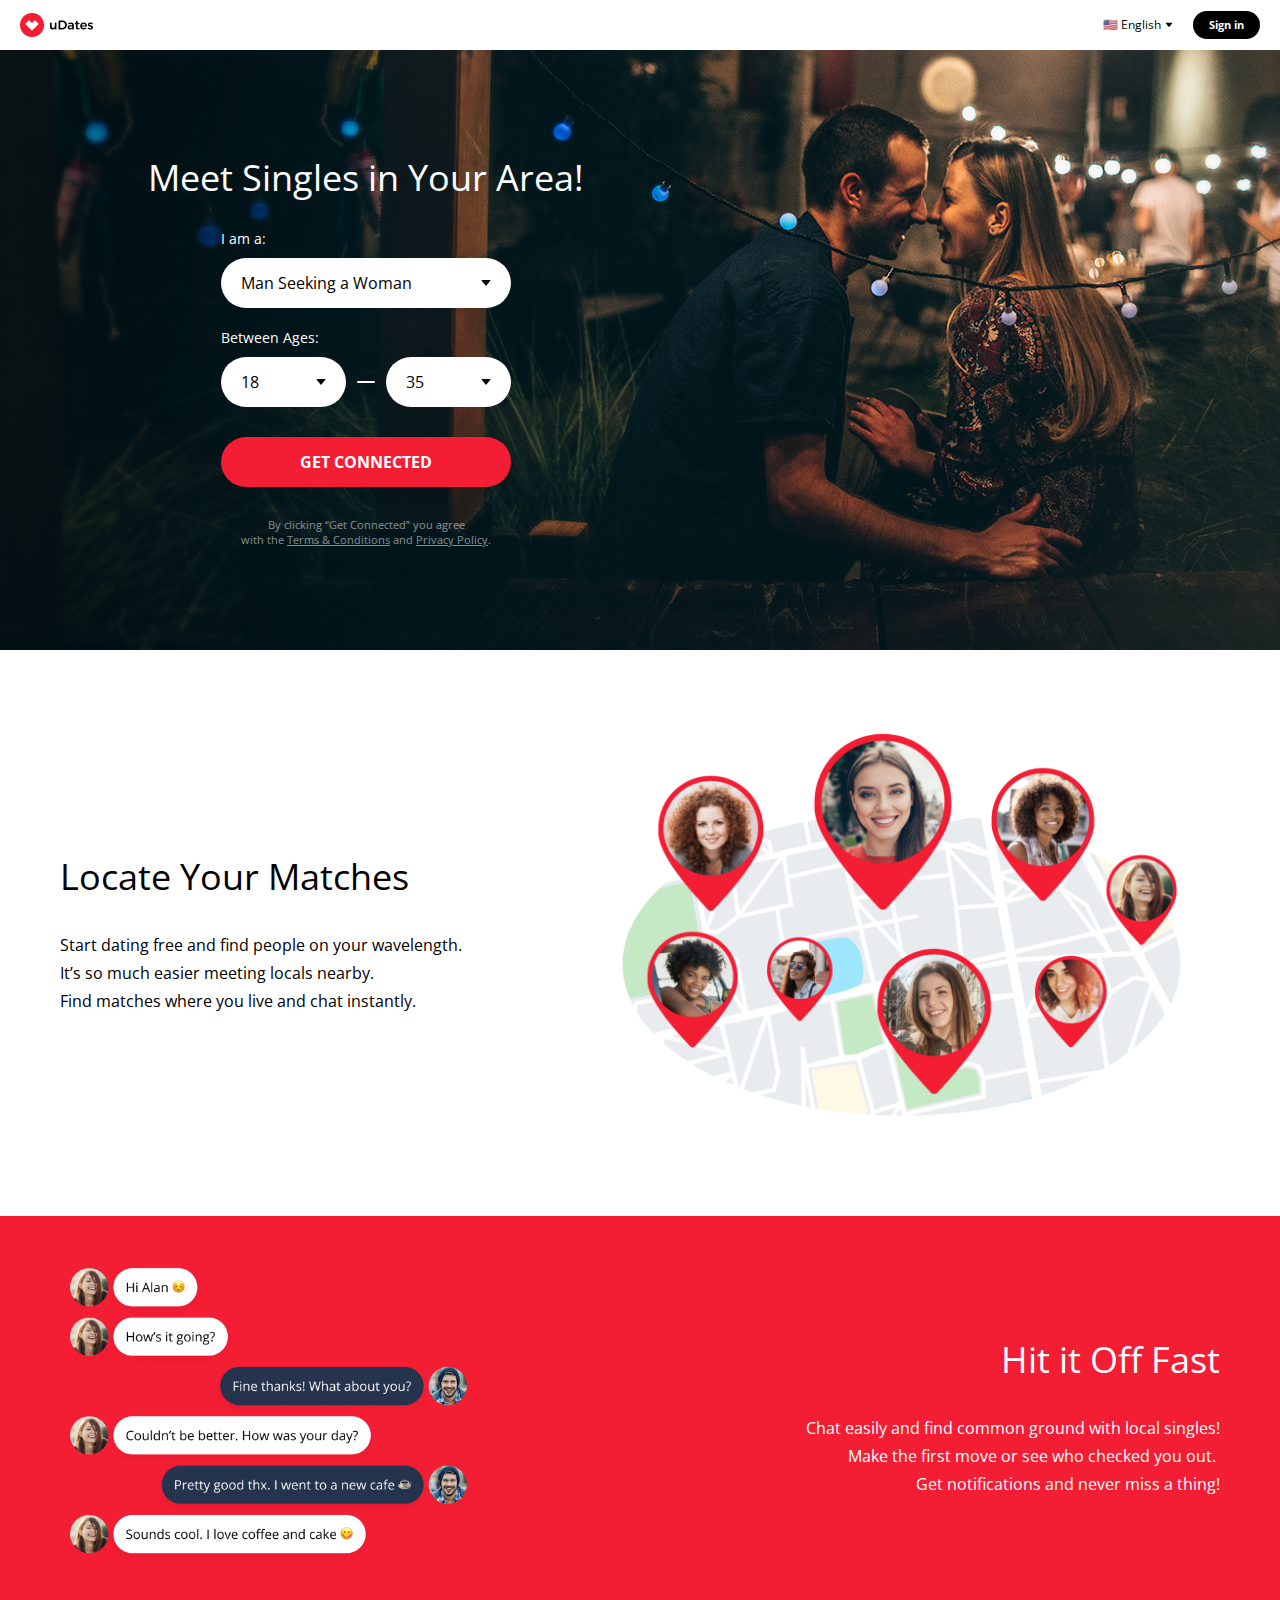
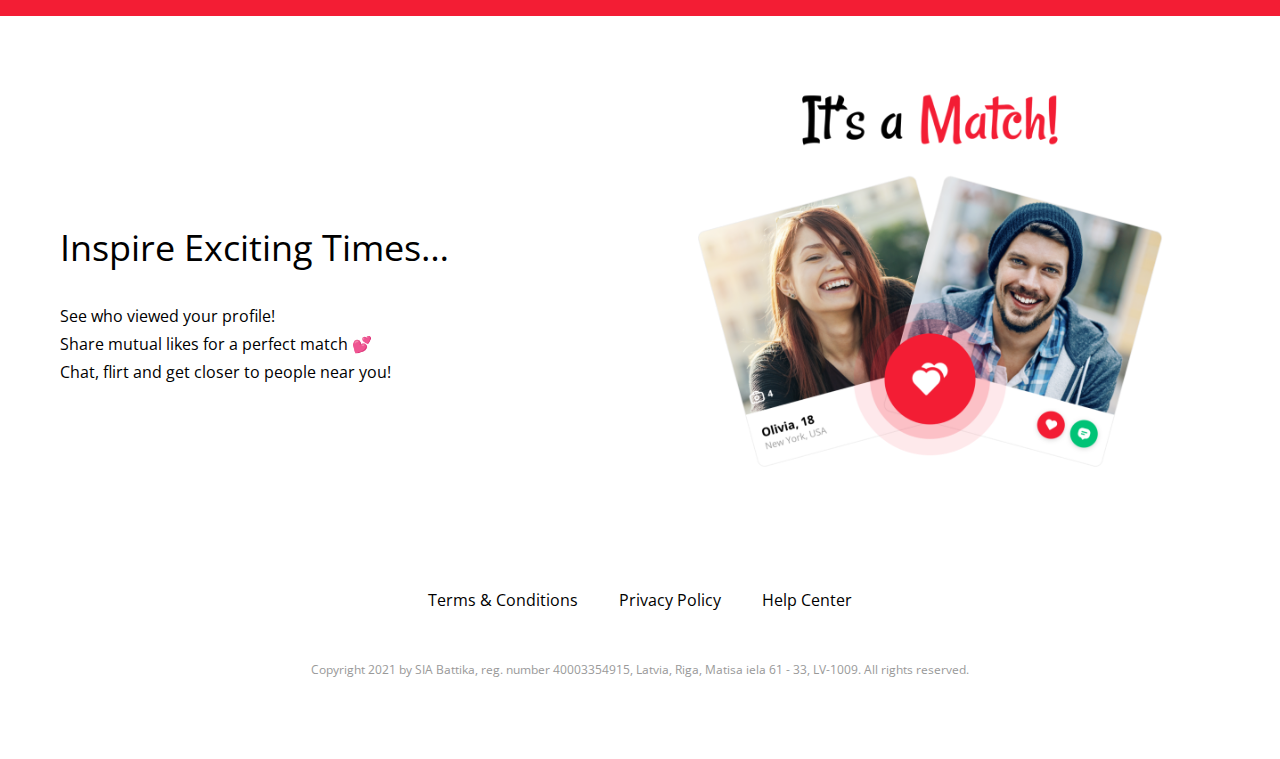
==== index.html @ 62061cc3 "test" ====
<!DOCTYPE html>
<html lang="en">

<head>
  <meta charset="UTF-8">
  <meta http-equiv="X-UA-Compatible" content="IE=edge">
  <meta name="viewport" content="width=device-width, initial-scale=1.0">
  <title>uDates</title>
  <link rel="stylesheet" href="./css/main.css">

  <style>
    @import url('https://fonts.googleapis.com/css2?family=Open+Sans:wght@400;700&display=swap');

    body,
    * {
      margin: 0;
      padding: 0;
      font-family: Open Sans;
    }

    .body {
      max-width: 1366px;
      margin: 0 auto;
    }

    img {
      display: block;
    }

    .header {
      display: flex;
      flex-direction: row;
      justify-content: space-between;
      padding: 11px 20px;
    }

    .logo {
      padding-top: 2px;
    }

    .header select {
      cursor: pointer;
      -webkit-appearance: none;
      -moz-appearance: none;
      -ms-appearance: none;
      appearance: none;
      background: url(img/arrow-lang.svg) no-repeat right 8px #FFF;
      outline: 0;
      border: none;
      padding: 0 9px;
      font-size: 12px;
      line-height: 22px;
      margin: 0 16px;
    }

    .login_button {
      background: #000000;
      border-radius: 14px;
      font: 700 11px Open Sans;
      color: #FFF;
      width: 67px;
      height: 28px;
      border: none;
      padding: 6px 15px 7px;
      cursor: pointer;
    }

    .search_bg {
      background: url(./img/search.jpg);
      height: 600px;
    }

    .search_block {
      display: flex;
      flex-direction: column;
      padding: 103px 0 0 147px;
      max-width: 438px;
      align-items: center;
    }

    .search_head {
      font-size: 36px;
      line-height: 49px;
      color: #FFFFFF;
      padding: 0 0 27px;
    }

    .search select {
      cursor: pointer;
      -webkit-appearance: none;
      -moz-appearance: none;
      -ms-appearance: none;
      appearance: none;
      background: url(img/arrow.svg) no-repeat right 20px center #FFF;
      outline: 0;
      border: none;
      border-radius: 50px;
      padding: 14px 20px;
      font-size: 16px;
      line-height: 22px;
    }

    .search_age,
    .search_sex {
      display: flex;
      flex-direction: column;
    }

    .search_age {
      padding-top: 20px;
    }

    .search_mw {
      margin-top: 10px;
      width: 290px;
    }

    .search_ages {
      display: flex;
      flex-direction: row;
      align-items: center;
      margin-top: 10px;
    }

    .search_age span,
    .search_sex span {
      font-size: 14px;
      line-height: 19px;
      color: #FFFFFF;
    }

    .search_hr {
      background: #FFFFFF;
      border-radius: 12px;
      width: 18px;
      height: 2px;
      margin: 0 11px;
    }

    .search_age1,
    .search_age2 {
      width: 125px;
    }

    .search_button {
      background: #F31D34;
      box-shadow: 0px 5px 10px rgba(0, 0, 0, 0.1);
      border-radius: 50px;
      width: 290px;
      font-weight: bold;
      font-size: 16px;
      line-height: 22px;
      text-transform: uppercase;
      color: #FFFFFF;
      border: none;
      padding: 14px 0;
      cursor: pointer;
      margin: 30px 0;
    }

    .search_agree {
      font-size: 11px;
      line-height: 15px;
      text-align: center;
      color: #FFFFFF;
      opacity: 0.5;
    }

    .search_agree a {
      color: #FFFFFF;
    }

    .locate {
      display: flex;
      flex-direction: row;
      justify-content: space-between;
    }

    .locate_left {
      padding: 207px 60px 0;
    }

    .locate_right {
      margin: 42px 60px;
    }

    .locate_head {
      font-size: 36px;
      font-weight: 400;
      line-height: 49.03px;
    }

    .locate_text {
      font-size: 16px;
      line-height: 28px;
      padding: 30px 0 0;
      width: 403px;
    }

    .chat {
      background: #F31D34;
      padding: 0 60px;
      display: flex;
      flex-direction: row;
    }

    .chat_left {
      margin: 42px 0;
    }

    .chat_right {
      width: 100%;
    }

    .chat_head {
      font-size: 36px;
      line-height: 49px;
      text-align: right;
      color: #FFFFFF;
      margin: 207px 0 0;
    }

    .chat_text {
      font-size: 16px;
      line-height: 28px;
      text-align: right;
      color: #FFFFFF;
      margin: 30px 0 0;
    }

    .match {
      display: flex;
      flex-direction: row;
      padding: 0 60px;
    }

    .match_left {
      display: flex;
      flex-direction: column;
      flex: 1;
    }

    .match_head {
      font-size: 36px;
      line-height: 49.03px;
      padding-top: 207px;
    }

    .match_text {
      margin: 30px 0 0;
      font-size: 16px;
      line-height: 28px;
    }

    .match_right {
      flex: 1;
      padding: 42px 0;
    }

    .footer {
      display: flex;
      align-items: center;
      flex-direction: column;
      padding: 50px 0 0;
    }

    nav a {
      text-decoration: none;
      font-size: 16px;
      line-height: 22px;
      color: #000000;
    }

    nav a:nth-child(2) {
      margin: 0 37px;
    }

    .copyright {
      padding: 50px 0px 81px;
      font-size: 12px;
      color: #999999;
      text-align: center;
    }


    @media (max-width:1366px) {
      .locate_right img {
        object-fit: contain;
        max-width: 100%;
        height: 100%;
      }

      .chat_left img {
        object-fit: contain;
        max-width: 100%;
        height: 100%;
      }

      .chat_right {
        display: flex;
        flex-direction: column;
        justify-content: center;
      }

      .chat_head {
        margin: 0;
      }

      .search_bg {
        background-position: center;
      }
    }

    @media (max-width:1294px) {
      .locate_left {
        padding: 0 60px 0;
        display: flex;
        flex-direction: column;
        justify-content: center;
      }

      .chat_head {
        margin: 0;
      }

      .match_right img {
        object-fit: contain;
        max-width: 100%;
        height: 100%;
      }

    }


    @media (max-width:1024px) {

      .search_bg {
        display: flex;
        flex-direction: column;
        justify-content: center;
      }



      .search_block {
        padding: 0;
        max-width: 100%;
      }

      .search_head {
        text-align: center;
      }

      .locate {
        flex-direction: column;
        align-items: center;
      }

      .locate_text {
        width: 100%;
      }

      .locate_left {
        padding: 60px 60px 0;
      }

      .chat {
        flex-direction: column-reverse;
        padding: 0 20px;
      }

      .chat_left {
        display: flex;
        justify-content: center;
      }

      .chat_right {
        align-items: center;
      }

      .chat_head {
        margin: 60px 0 0;
      }

      .match {
        flex-direction: column;
        align-items: center;
        padding: 0 20px;
      }

      .match_head {
        padding-top: 60px;
      }
    }

    @media (max-width:768px) {
      .locate_left {
        padding: 60px 20px 0;
      }

      .locate_right {
        margin: 0 60px;
      }

      .match_right {
        padding: 42px 0 0;
      }

      nav {
        display: flex;
        flex-direction: column;
        align-items: center;
      }

      nav a:nth-child(2) {
        margin: 20px 0;
      }

      .copyright {
        padding: 50px 60px 81px;
      }

    }
  </style>

</head>

<body>
  <div class="body">
    <header>
      <div class="header">
        <div class="logo">
          <img src="./img/logo.png" width="73px" height="24px" />
        </div>
        <div class="login">
          <select>
            <option>🇺🇸&nbsp;English</option>
            <option>🇷🇺&nbsp;Russian</option>
          </select>
          <button class="login_button">Sign in</button>
        </div>
      </div>
    </header>
    <section class="search">
      <div class="search_bg">
        <div class="search_block">
          <div class="search_head">Meet Singles in Your Area!</div>

          <div class="search_sex">
            <span>I am a:</span>
            <select class="search_mw">
              <option>Man Seeking a Woman</option>
              <option>Woman Seeking a man</option>
            </select>
          </div>
          <div class="search_age">
            <span>Between Ages:</span>
            <div class="search_ages">
              <select class="search_age1">
                <option>18</option>
                <option>19</option>
              </select>
              <div class="search_hr"></div>
              <select class="search_age2">
                <option>35</option>
                <option>36</option>
              </select>
            </div>
          </div>
          <button class="search_button">get connected</button>
          <div class="search_agree">By clicking “Get Connected” you agree <br />
            with the <a href="">Terms & Conditions</a> and <a href="">Privacy Policy</a>.</div>
        </div>
      </div>
    </section>
    <section>
      <div class="locate">
        <div class="locate_left">
          <div class="locate_head">Locate Your Matches</div>
          <div class="locate_text">Start dating free and find people on your wavelength.
            It’s so much easier meeting locals nearby.<br />
            Find matches where you live and chat instantly.</div>
        </div>
        <div class="locate_right">
          <img src="./img/locate.png" width="651px" height="493px" />
        </div>
      </div>
    </section>
    <section>
      <div class="chat">
        <div class="chat_left">
          <img src="img/chat.png" width="651px" height="493px" />
        </div>
        <div class="chat_right">
          <div class="chat_head">Hit it Off Fast</div>
          <div class="chat_text">Chat easily and find common ground with local singles!<br />
            Make the first move or see who checked you out.&nbsp;<br />
            Get notifications and never miss a thing!</div>
        </div>
      </div>
    </section>
    <section>
      <div class="match">
        <div class="match_left">
          <div class="match_head">Inspire Exciting Times…</div>
          <div class="match_text">See who viewed your profile!<br />
            Share mutual likes for a perfect match 💕<br />
            Chat, flirt and get closer to people near you!</div>
        </div>
        <div class="match_right">
          <img src="img/match.png" width="651px" height="493px" />
        </div>
      </div>
    </section>
    <footer>
      <div class="footer">
        <nav>
          <a href="#">Terms & Conditions</a>
          <a href="#">Privacy Policy </a>
          <a href="#">Help Center</a>
        </nav>
        <div class="copyright">Copyright 2021 by SIA Battika, reg. number 40003354915, Latvia, Riga, Matisa iela 61 -
          33, LV-1009. All
          rights reserved.</div>
      </div>
    </footer>
  </div>
</body>

</html>
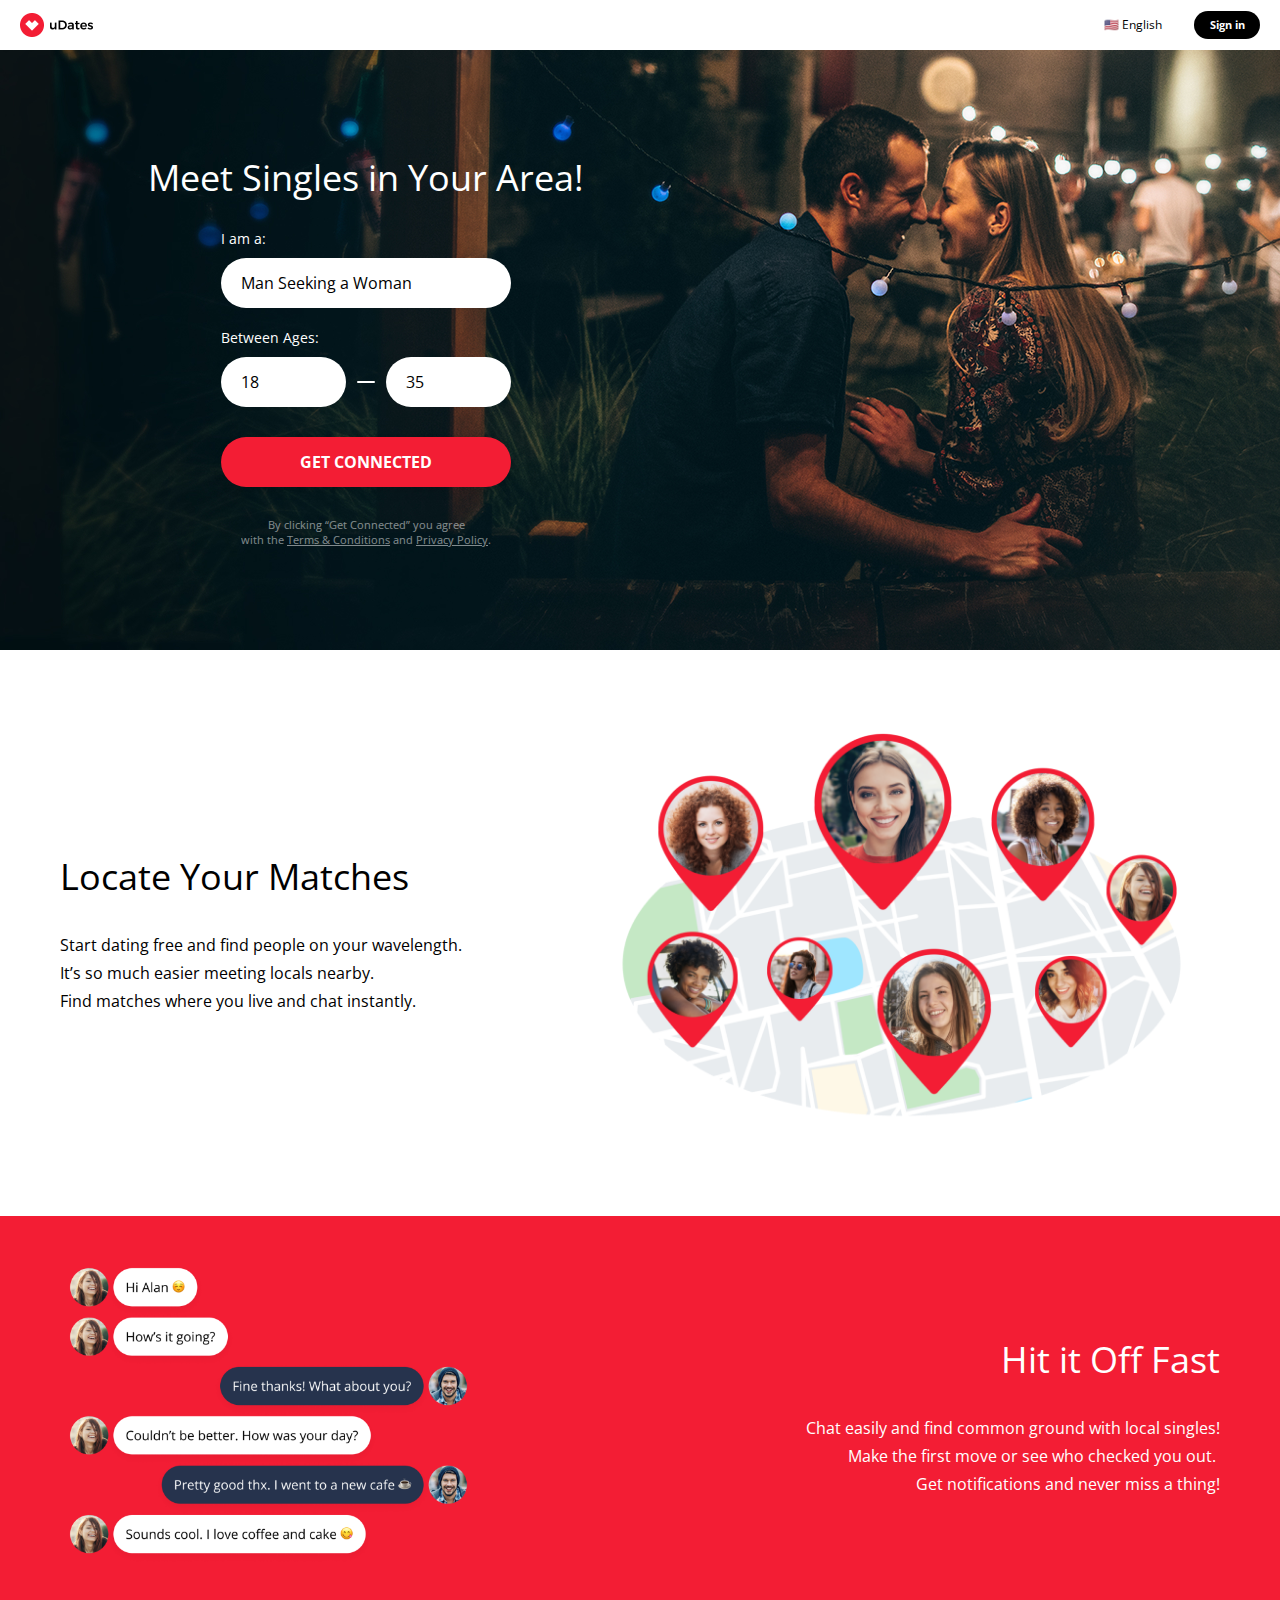
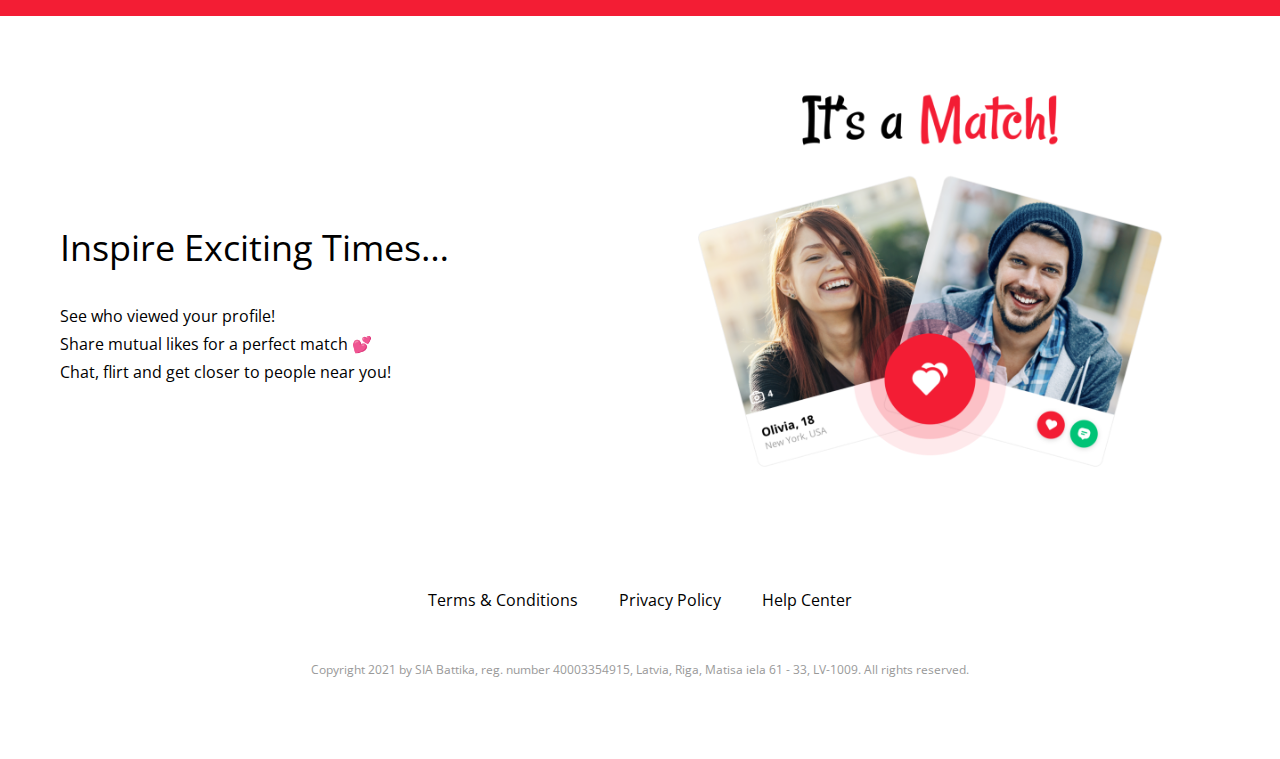
==== commit 392bb2bd: "mobile" ====
--- a/index.html
+++ b/index.html
@@ -7,422 +7,6 @@
   <meta name="viewport" content="width=device-width, initial-scale=1.0">
   <title>uDates</title>
   <link rel="stylesheet" href="./css/main.css">
-
-  <style>
-    @import url('https://fonts.googleapis.com/css2?family=Open+Sans:wght@400;700&display=swap');
-
-    body,
-    * {
-      margin: 0;
-      padding: 0;
-      font-family: Open Sans;
-    }
-
-    .body {
-      max-width: 1366px;
-      margin: 0 auto;
-    }
-
-    img {
-      display: block;
-    }
-
-    .header {
-      display: flex;
-      flex-direction: row;
-      justify-content: space-between;
-      padding: 11px 20px;
-    }
-
-    .logo {
-      padding-top: 2px;
-    }
-
-    .header select {
-      cursor: pointer;
-      -webkit-appearance: none;
-      -moz-appearance: none;
-      -ms-appearance: none;
-      appearance: none;
-      background: url(img/arrow-lang.svg) no-repeat right 8px #FFF;
-      outline: 0;
-      border: none;
-      padding: 0 9px;
-      font-size: 12px;
-      line-height: 22px;
-      margin: 0 16px;
-    }
-
-    .login_button {
-      background: #000000;
-      border-radius: 14px;
-      font: 700 11px Open Sans;
-      color: #FFF;
-      width: 67px;
-      height: 28px;
-      border: none;
-      padding: 6px 15px 7px;
-      cursor: pointer;
-    }
-
-    .search_bg {
-      background: url(./img/search.jpg);
-      height: 600px;
-    }
-
-    .search_block {
-      display: flex;
-      flex-direction: column;
-      padding: 103px 0 0 147px;
-      max-width: 438px;
-      align-items: center;
-    }
-
-    .search_head {
-      font-size: 36px;
-      line-height: 49px;
-      color: #FFFFFF;
-      padding: 0 0 27px;
-    }
-
-    .search select {
-      cursor: pointer;
-      -webkit-appearance: none;
-      -moz-appearance: none;
-      -ms-appearance: none;
-      appearance: none;
-      background: url(img/arrow.svg) no-repeat right 20px center #FFF;
-      outline: 0;
-      border: none;
-      border-radius: 50px;
-      padding: 14px 20px;
-      font-size: 16px;
-      line-height: 22px;
-    }
-
-    .search_age,
-    .search_sex {
-      display: flex;
-      flex-direction: column;
-    }
-
-    .search_age {
-      padding-top: 20px;
-    }
-
-    .search_mw {
-      margin-top: 10px;
-      width: 290px;
-    }
-
-    .search_ages {
-      display: flex;
-      flex-direction: row;
-      align-items: center;
-      margin-top: 10px;
-    }
-
-    .search_age span,
-    .search_sex span {
-      font-size: 14px;
-      line-height: 19px;
-      color: #FFFFFF;
-    }
-
-    .search_hr {
-      background: #FFFFFF;
-      border-radius: 12px;
-      width: 18px;
-      height: 2px;
-      margin: 0 11px;
-    }
-
-    .search_age1,
-    .search_age2 {
-      width: 125px;
-    }
-
-    .search_button {
-      background: #F31D34;
-      box-shadow: 0px 5px 10px rgba(0, 0, 0, 0.1);
-      border-radius: 50px;
-      width: 290px;
-      font-weight: bold;
-      font-size: 16px;
-      line-height: 22px;
-      text-transform: uppercase;
-      color: #FFFFFF;
-      border: none;
-      padding: 14px 0;
-      cursor: pointer;
-      margin: 30px 0;
-    }
-
-    .search_agree {
-      font-size: 11px;
-      line-height: 15px;
-      text-align: center;
-      color: #FFFFFF;
-      opacity: 0.5;
-    }
-
-    .search_agree a {
-      color: #FFFFFF;
-    }
-
-    .locate {
-      display: flex;
-      flex-direction: row;
-      justify-content: space-between;
-    }
-
-    .locate_left {
-      padding: 207px 60px 0;
-    }
-
-    .locate_right {
-      margin: 42px 60px;
-    }
-
-    .locate_head {
-      font-size: 36px;
-      font-weight: 400;
-      line-height: 49.03px;
-    }
-
-    .locate_text {
-      font-size: 16px;
-      line-height: 28px;
-      padding: 30px 0 0;
-      width: 403px;
-    }
-
-    .chat {
-      background: #F31D34;
-      padding: 0 60px;
-      display: flex;
-      flex-direction: row;
-    }
-
-    .chat_left {
-      margin: 42px 0;
-    }
-
-    .chat_right {
-      width: 100%;
-    }
-
-    .chat_head {
-      font-size: 36px;
-      line-height: 49px;
-      text-align: right;
-      color: #FFFFFF;
-      margin: 207px 0 0;
-    }
-
-    .chat_text {
-      font-size: 16px;
-      line-height: 28px;
-      text-align: right;
-      color: #FFFFFF;
-      margin: 30px 0 0;
-    }
-
-    .match {
-      display: flex;
-      flex-direction: row;
-      padding: 0 60px;
-    }
-
-    .match_left {
-      display: flex;
-      flex-direction: column;
-      flex: 1;
-    }
-
-    .match_head {
-      font-size: 36px;
-      line-height: 49.03px;
-      padding-top: 207px;
-    }
-
-    .match_text {
-      margin: 30px 0 0;
-      font-size: 16px;
-      line-height: 28px;
-    }
-
-    .match_right {
-      flex: 1;
-      padding: 42px 0;
-    }
-
-    .footer {
-      display: flex;
-      align-items: center;
-      flex-direction: column;
-      padding: 50px 0 0;
-    }
-
-    nav a {
-      text-decoration: none;
-      font-size: 16px;
-      line-height: 22px;
-      color: #000000;
-    }
-
-    nav a:nth-child(2) {
-      margin: 0 37px;
-    }
-
-    .copyright {
-      padding: 50px 0px 81px;
-      font-size: 12px;
-      color: #999999;
-      text-align: center;
-    }
-
-
-    @media (max-width:1366px) {
-      .locate_right img {
-        object-fit: contain;
-        max-width: 100%;
-        height: 100%;
-      }
-
-      .chat_left img {
-        object-fit: contain;
-        max-width: 100%;
-        height: 100%;
-      }
-
-      .chat_right {
-        display: flex;
-        flex-direction: column;
-        justify-content: center;
-      }
-
-      .chat_head {
-        margin: 0;
-      }
-
-      .search_bg {
-        background-position: center;
-      }
-    }
-
-    @media (max-width:1294px) {
-      .locate_left {
-        padding: 0 60px 0;
-        display: flex;
-        flex-direction: column;
-        justify-content: center;
-      }
-
-      .chat_head {
-        margin: 0;
-      }
-
-      .match_right img {
-        object-fit: contain;
-        max-width: 100%;
-        height: 100%;
-      }
-
-    }
-
-
-    @media (max-width:1024px) {
-
-      .search_bg {
-        display: flex;
-        flex-direction: column;
-        justify-content: center;
-      }
-
-
-
-      .search_block {
-        padding: 0;
-        max-width: 100%;
-      }
-
-      .search_head {
-        text-align: center;
-      }
-
-      .locate {
-        flex-direction: column;
-        align-items: center;
-      }
-
-      .locate_text {
-        width: 100%;
-      }
-
-      .locate_left {
-        padding: 60px 60px 0;
-      }
-
-      .chat {
-        flex-direction: column-reverse;
-        padding: 0 20px;
-      }
-
-      .chat_left {
-        display: flex;
-        justify-content: center;
-      }
-
-      .chat_right {
-        align-items: center;
-      }
-
-      .chat_head {
-        margin: 60px 0 0;
-      }
-
-      .match {
-        flex-direction: column;
-        align-items: center;
-        padding: 0 20px;
-      }
-
-      .match_head {
-        padding-top: 60px;
-      }
-    }
-
-    @media (max-width:768px) {
-      .locate_left {
-        padding: 60px 20px 0;
-      }
-
-      .locate_right {
-        margin: 0 60px;
-      }
-
-      .match_right {
-        padding: 42px 0 0;
-      }
-
-      nav {
-        display: flex;
-        flex-direction: column;
-        align-items: center;
-      }
-
-      nav a:nth-child(2) {
-        margin: 20px 0;
-      }
-
-      .copyright {
-        padding: 50px 60px 81px;
-      }
-
-    }
-  </style>
-
 </head>
 
 <body>
@@ -437,7 +21,63 @@
             <option>🇺🇸&nbsp;English</option>
             <option>🇷🇺&nbsp;Russian</option>
           </select>
-          <button class="login_button">Sign in</button>
+          <label>
+            <input type="checkbox">
+            <div class="login_button">Sign in</div>
+            <div id="cnt" class="content">
+              <div class="content_logo">
+                <img src="./img/logo.png" width="73px" />
+              </div>
+              <div class="content_text">Sign up to begin</div>
+              <label>
+                <input type="email" placeholder="Real Email">
+                <svg width="24" height="24" viewBox="0 0 24 24" fill="none" xmlns="http://www.w3.org/2000/svg">
+                  <circle cx="12" cy="12" r="7.25" stroke="#B3B3B3" stroke-width="1.5" />
+                  <path fill-rule="evenodd" clip-rule="evenodd"
+                    d="M12 9.75C12.5523 9.75 13 9.30228 13 8.75C13 8.19772 12.5523 7.75 12 7.75C11.4477 7.75 11 8.19772 11 8.75C11 9.30228 11.4477 9.75 12 9.75ZM13 10.75H10.75V11.75H11.5V14.75H10.75V16.25H13.75V14.75H13V11.75V10.75Z"
+                    fill="#B3B3B3" />
+                </svg>
+
+              </label>
+              <input type="password" placeholder="Password (at least 6 characters)">
+              <button class="content_email">join with email</button>
+              <span class="content_span">or</span>
+              <button class="content_fb">
+                <svg width="25" height="24" viewBox="0 0 25 24" fill="none" xmlns="http://www.w3.org/2000/svg">
+                  <path
+                    d="M13.6199 21.9999V13.7892H16.3997L16.8159 10.5894H13.6199V8.54642C13.6199 7.62001 13.8794 6.98861 15.2195 6.98861L16.9286 6.98783V4.12595C16.6329 4.0871 15.6184 4 14.4381 4C11.974 4 10.287 5.49113 10.287 8.22967V10.5895H7.5V13.7893H10.2869V22L13.6199 21.9999Z"
+                    fill="white" />
+                </svg>
+                Join with facebook</button>
+              <button class="content_google">
+                <svg width="24" height="24" viewBox="0 0 24 24" fill="none" xmlns="http://www.w3.org/2000/svg">
+                  <path fill-rule="evenodd" clip-rule="evenodd"
+                    d="M19.9999 12.3488C19.9999 11.77 19.948 11.2134 19.8515 10.6791H12.1632V13.8368H16.5565C16.3673 14.8572 15.7921 15.7217 14.9276 16.3006V18.3488H17.5658C19.1094 16.9277 19.9999 14.8349 19.9999 12.3488Z"
+                    fill="#4285F4" />
+                  <path fill-rule="evenodd" clip-rule="evenodd"
+                    d="M12.1634 20.3266C14.3674 20.3266 16.2153 19.5956 17.566 18.3488L14.9277 16.3006C14.1968 16.7904 13.2617 17.0798 12.1634 17.0798C10.0372 17.0798 8.2376 15.6438 7.59567 13.7144H4.86841V15.8294C6.21163 18.4973 8.97229 20.3266 12.1634 20.3266Z"
+                    fill="#34A853" />
+                  <path fill-rule="evenodd" clip-rule="evenodd"
+                    d="M7.59553 13.7142C7.43227 13.2244 7.33951 12.7013 7.33951 12.1632C7.33951 11.6252 7.43227 11.102 7.59553 10.6122V8.49719H4.86827C4.3154 9.59923 4 10.846 4 12.1632C4 13.4805 4.3154 14.7272 4.86827 15.8293L7.59553 13.7142Z"
+                    fill="#FBBC05" />
+                  <path fill-rule="evenodd" clip-rule="evenodd"
+                    d="M12.1634 7.24674C13.3619 7.24674 14.4379 7.65861 15.284 8.46752L17.6253 6.12615C16.2116 4.8089 14.3637 4 12.1634 4C8.97229 4 6.21163 5.82931 4.86841 8.4972L7.59567 10.6122C8.2376 8.68273 10.0372 7.24674 12.1634 7.24674Z"
+                    fill="#EA4335" />
+                </svg>
+
+                Join with Google</button>
+              <div class="content_rules">By clicking “Join with email”, “Join with Facebook” or “Join with Google” you
+                agree with the Terms &
+                Conditions and
+                Privacy Policy.</div>
+            </div>
+            <div class="close">
+              <svg width="22" height="22" viewBox="0 0 22 22" fill="none" xmlns="http://www.w3.org/2000/svg">
+                <path d="M1 1L21 21" stroke="black" stroke-width="1.5" stroke-linecap="round" stroke-linejoin="round" />
+                <path d="M21 1L1 21" stroke="black" stroke-width="1.5" stroke-linecap="round" stroke-linejoin="round" />
+              </svg>
+            </div>
+          </label>
         </div>
       </div>
     </header>
--- a/css/main.css
+++ b/css/main.css
@@ -0,0 +1,610 @@
+@import url('https://fonts.googleapis.com/css2?family=Open+Sans:wght@400;700&display=swap');
+
+body,
+* {
+  margin: 0;
+  padding: 0;
+  font-family: Open Sans;
+}
+
+.body {
+  max-width: 1366px;
+  margin: 0 auto;
+}
+
+img {
+  display: block;
+}
+
+.header {
+  display: flex;
+  flex-direction: row;
+  justify-content: space-between;
+  padding: 11px 20px;
+}
+
+.logo {
+  padding-top: 2px;
+}
+
+.login {
+  display: flex;
+  align-items: center;
+}
+
+.header select {
+  cursor: pointer;
+  -webkit-appearance: none;
+  -moz-appearance: none;
+  -ms-appearance: none;
+  appearance: none;
+  background: url(img/arrow-lang.svg) no-repeat right 8px #fff;
+  outline: 0;
+  border: none;
+  padding: 0 9px;
+  font-size: 12px;
+  line-height: 22px;
+  margin: 0 20px 0 0;
+}
+
+.login_button {
+  background: #000000;
+  border-radius: 14px;
+  font: 700 11px Open Sans;
+  color: #fff;
+  border: none;
+  padding: 6px 15px 7px 16px;
+  cursor: pointer;
+}
+
+.search_bg {
+  background: url(../img/search.jpg);
+  height: 600px;
+}
+
+.search_block {
+  display: flex;
+  flex-direction: column;
+  padding: 103px 0 0 147px;
+  max-width: 438px;
+  align-items: center;
+}
+
+.search_head {
+  font-size: 36px;
+  line-height: 49px;
+  color: #ffffff;
+  padding: 0 0 27px;
+}
+
+.search select {
+  cursor: pointer;
+  -webkit-appearance: none;
+  -moz-appearance: none;
+  -ms-appearance: none;
+  appearance: none;
+  background: url(img/arrow.svg) no-repeat right 20px center #fff;
+  outline: 0;
+  border: none;
+  border-radius: 50px;
+  padding: 14px 20px;
+  font-size: 16px;
+  line-height: 22px;
+}
+
+.search_age,
+.search_sex {
+  display: flex;
+  flex-direction: column;
+}
+
+.search_age {
+  padding-top: 20px;
+}
+
+.search_mw {
+  margin-top: 10px;
+  width: 290px;
+}
+
+.search_ages {
+  display: flex;
+  flex-direction: row;
+  align-items: center;
+  margin-top: 10px;
+}
+
+.search_age span,
+.search_sex span {
+  font-size: 14px;
+  line-height: 19px;
+  color: #ffffff;
+}
+
+.search_hr {
+  background: #ffffff;
+  border-radius: 12px;
+  width: 18px;
+  height: 2px;
+  margin: 0 11px;
+}
+
+.search_age1,
+.search_age2 {
+  width: 125px;
+}
+
+.search_button {
+  background: #f31d34;
+  box-shadow: 0px 5px 10px rgba(0, 0, 0, 0.1);
+  border-radius: 50px;
+  width: 290px;
+  font-weight: bold;
+  font-size: 16px;
+  line-height: 22px;
+  text-transform: uppercase;
+  color: #ffffff;
+  border: none;
+  padding: 14px 0;
+  cursor: pointer;
+  margin: 30px 0;
+}
+
+.search_agree {
+  font-size: 11px;
+  line-height: 15px;
+  text-align: center;
+  color: #ffffff;
+  opacity: 0.5;
+}
+
+.search_agree a {
+  color: #ffffff;
+}
+
+.locate {
+  display: flex;
+  flex-direction: row;
+  justify-content: space-between;
+}
+
+.locate_left {
+  padding: 207px 60px 0;
+}
+
+.locate_right {
+  margin: 42px 60px;
+}
+
+.locate_head {
+  font-size: 36px;
+  font-weight: 400;
+  line-height: 49.03px;
+}
+
+.locate_text {
+  font-size: 16px;
+  line-height: 28px;
+  padding: 30px 0 0;
+  width: 403px;
+}
+
+.chat {
+  background: #f31d34;
+  padding: 0 60px;
+  display: flex;
+  flex-direction: row;
+}
+
+.chat_left {
+  margin: 42px 0;
+}
+
+.chat_right {
+  width: 100%;
+}
+
+.chat_head {
+  font-size: 36px;
+  line-height: 49px;
+  text-align: right;
+  color: #ffffff;
+  margin: 207px 0 0;
+}
+
+.chat_text {
+  font-size: 16px;
+  line-height: 28px;
+  text-align: right;
+  color: #ffffff;
+  margin: 30px 0 0;
+}
+
+.match {
+  display: flex;
+  flex-direction: row;
+  padding: 0 60px;
+}
+
+.match_left {
+  display: flex;
+  flex-direction: column;
+  flex: 1;
+}
+
+.match_head {
+  font-size: 36px;
+  line-height: 49.03px;
+  padding-top: 207px;
+}
+
+.match_text {
+  margin: 30px 0 0;
+  font-size: 16px;
+  line-height: 28px;
+}
+
+.match_right {
+  flex: 1;
+  padding: 42px 0;
+}
+
+.footer {
+  display: flex;
+  align-items: center;
+  flex-direction: column;
+  padding: 50px 0 0;
+}
+
+nav a {
+  text-decoration: none;
+  font-size: 16px;
+  line-height: 22px;
+  color: #000000;
+}
+
+nav a:nth-child(2) {
+  margin: 0 37px;
+}
+
+.copyright {
+  padding: 50px 0px 81px;
+  font-size: 12px;
+  color: #999999;
+  text-align: center;
+}
+
+input[type='checkbox'] {
+  display: none;
+}
+
+#btn {
+  transform: translate(-50%, -50%);
+}
+
+#cnt {
+  position: fixed;
+  width: 100vw;
+  height: 100vh;
+  background: #fff;
+  top: 0;
+  left: 0;
+  display: flex;
+  align-items: center;
+  padding: 121px 0 0;
+  display: none;
+  pointer-events: none;
+  z-index: 1;
+}
+
+.close {
+  position: fixed;
+  top: 30px;
+  right: 29px;
+  display: none;
+  cursor: pointer;
+}
+
+.content_logo {
+  position: fixed;
+  top: 13px;
+  left: 20px;
+}
+
+input:checked + div + #cnt {
+  display: flex;
+  flex-direction: column;
+}
+
+input:checked + div + #cnt + .close {
+  display: block;
+  z-index: 2;
+}
+
+.content_block {
+  display: flex;
+  flex-direction: column;
+  align-items: center;
+}
+
+.content_text {
+  font-size: 36px;
+  line-height: 49px;
+}
+
+.content_email {
+  background: #f31d34;
+  box-shadow: 0px 5px 10px rgb(0 0 0 / 10%);
+  border-radius: 50px;
+  border: none;
+  font-weight: bold;
+  font-size: 16px;
+  line-height: 22px;
+  color: #fff;
+  text-transform: uppercase;
+  width: 365px;
+  height: 50px;
+  cursor: pointer;
+  pointer-events: all;
+}
+
+.content span {
+  font-size: 16px;
+  line-height: 22px;
+  margin: 20px 0;
+}
+
+.content_fb {
+  display: flex;
+  justify-content: center;
+  align-items: center;
+  background: #4267b2;
+  box-shadow: 0px 5px 10px rgba(0, 0, 0, 0.1);
+  border-radius: 50px;
+  border: none;
+  font-weight: bold;
+  font-size: 16px;
+  line-height: 22px;
+  color: #fff;
+  text-transform: uppercase;
+  width: 365px;
+  height: 50px;
+  cursor: pointer;
+  pointer-events: all;
+}
+
+.content_fb svg,
+.content_google svg {
+  margin: 0px 5px 0 1px;
+}
+
+.content_google {
+  display: flex;
+  justify-content: center;
+  align-items: center;
+  background: #ffffff;
+  box-shadow: 0px 5px 10px rgba(0, 0, 0, 0.1);
+  border-radius: 50px;
+  border: none;
+  font-weight: bold;
+  font-size: 16px;
+  line-height: 22px;
+  color: #000;
+  text-transform: uppercase;
+  width: 365px;
+  height: 50px;
+  cursor: pointer;
+  margin: 20px 0 0;
+  pointer-events: all;
+}
+
+.content label {
+  background: #ffffff;
+  border: 1px solid #d2d2d7;
+  box-sizing: border-box;
+  border-radius: 50px;
+  display: flex;
+  padding: 15px 13px 13px 20px;
+  font-size: 16px;
+  width: 365px;
+  height: 50px;
+  justify-content: space-between;
+  margin-top: 50px;
+  pointer-events: all;
+}
+
+.content label svg {
+  margin: -3px -1px;
+  cursor: pointer;
+  pointer-events: all;
+}
+
+input[type='email'] {
+  border: none;
+  width: 308px;
+  outline: none;
+}
+
+input[type='password'] {
+  background: #ffffff;
+  border: 1px solid #d2d2d7;
+  box-sizing: border-box;
+  border-radius: 50px;
+  display: flex;
+  padding: 13px 13px 13px 20px;
+  font-size: 16px;
+  width: 365px;
+  height: 50px;
+  margin: 10px 0 20px;
+  pointer-events: all;
+}
+
+.content input::placeholder {
+  font-size: 16px;
+  color: #999999;
+}
+
+.content_rules {
+  font-size: 11px;
+  line-height: 15px;
+  color: #999999;
+  margin-top: 50px;
+}
+
+@media (max-width: 1366px) {
+  .locate_right img {
+    object-fit: contain;
+    max-width: 100%;
+    height: 100%;
+  }
+
+  .chat_left img {
+    object-fit: contain;
+    max-width: 100%;
+    height: 100%;
+  }
+
+  .chat_right {
+    display: flex;
+    flex-direction: column;
+    justify-content: center;
+  }
+
+  .chat_head {
+    margin: 0;
+  }
+
+  .search_bg {
+    background-position: center;
+  }
+}
+
+@media (max-width: 1294px) {
+  .locate_left {
+    padding: 0 60px 0;
+    display: flex;
+    flex-direction: column;
+    justify-content: center;
+  }
+
+  .chat_head {
+    margin: 0;
+  }
+
+  .match_right img {
+    object-fit: contain;
+    max-width: 100%;
+    height: 100%;
+  }
+}
+
+@media (max-width: 1024px) {
+  .search_bg {
+    display: flex;
+    flex-direction: column;
+    justify-content: center;
+  }
+
+  .search_block {
+    padding: 0;
+    max-width: 100%;
+  }
+
+  .search_head {
+    text-align: center;
+  }
+
+  .locate {
+    flex-direction: column;
+    align-items: center;
+  }
+
+  .locate_text {
+    width: 100%;
+  }
+
+  .locate_left {
+    padding: 60px 60px 0;
+  }
+
+  .chat {
+    flex-direction: column-reverse;
+    padding: 0 20px;
+  }
+
+  .chat_left {
+    display: flex;
+    justify-content: center;
+  }
+
+  .chat_right {
+    align-items: center;
+  }
+
+  .chat_head {
+    margin: 60px 0 0;
+  }
+
+  .match {
+    flex-direction: column;
+    align-items: center;
+    padding: 0 20px;
+  }
+
+  .match_head {
+    padding-top: 60px;
+  }
+}
+
+@media (max-width: 768px) {
+  .search_head {
+    text-align: center;
+    padding: 0 20px 27px;
+  }
+
+  .locate_left {
+    padding: 60px 20px 0;
+  }
+
+  .locate_right {
+    margin: 0 60px;
+  }
+
+  .match_right {
+    padding: 42px 0 0;
+  }
+
+  nav {
+    display: flex;
+    flex-direction: column;
+    align-items: center;
+  }
+
+  nav a:nth-child(2) {
+    margin: 20px 0;
+  }
+
+  .copyright {
+    padding: 50px 60px 81px;
+  }
+
+  .content_rules {
+    padding: 0 20px;
+  }
+
+  .content_logo {
+    position: fixed;
+    top: 30px;
+    left: 40px;
+  }
+}
+
+@media (max-width: 475px) {
+  .content label,
+  input[type='password'],
+  .content_email,
+  .content_fb,
+  .content_google {
+    width: 280px;
+  }
+}
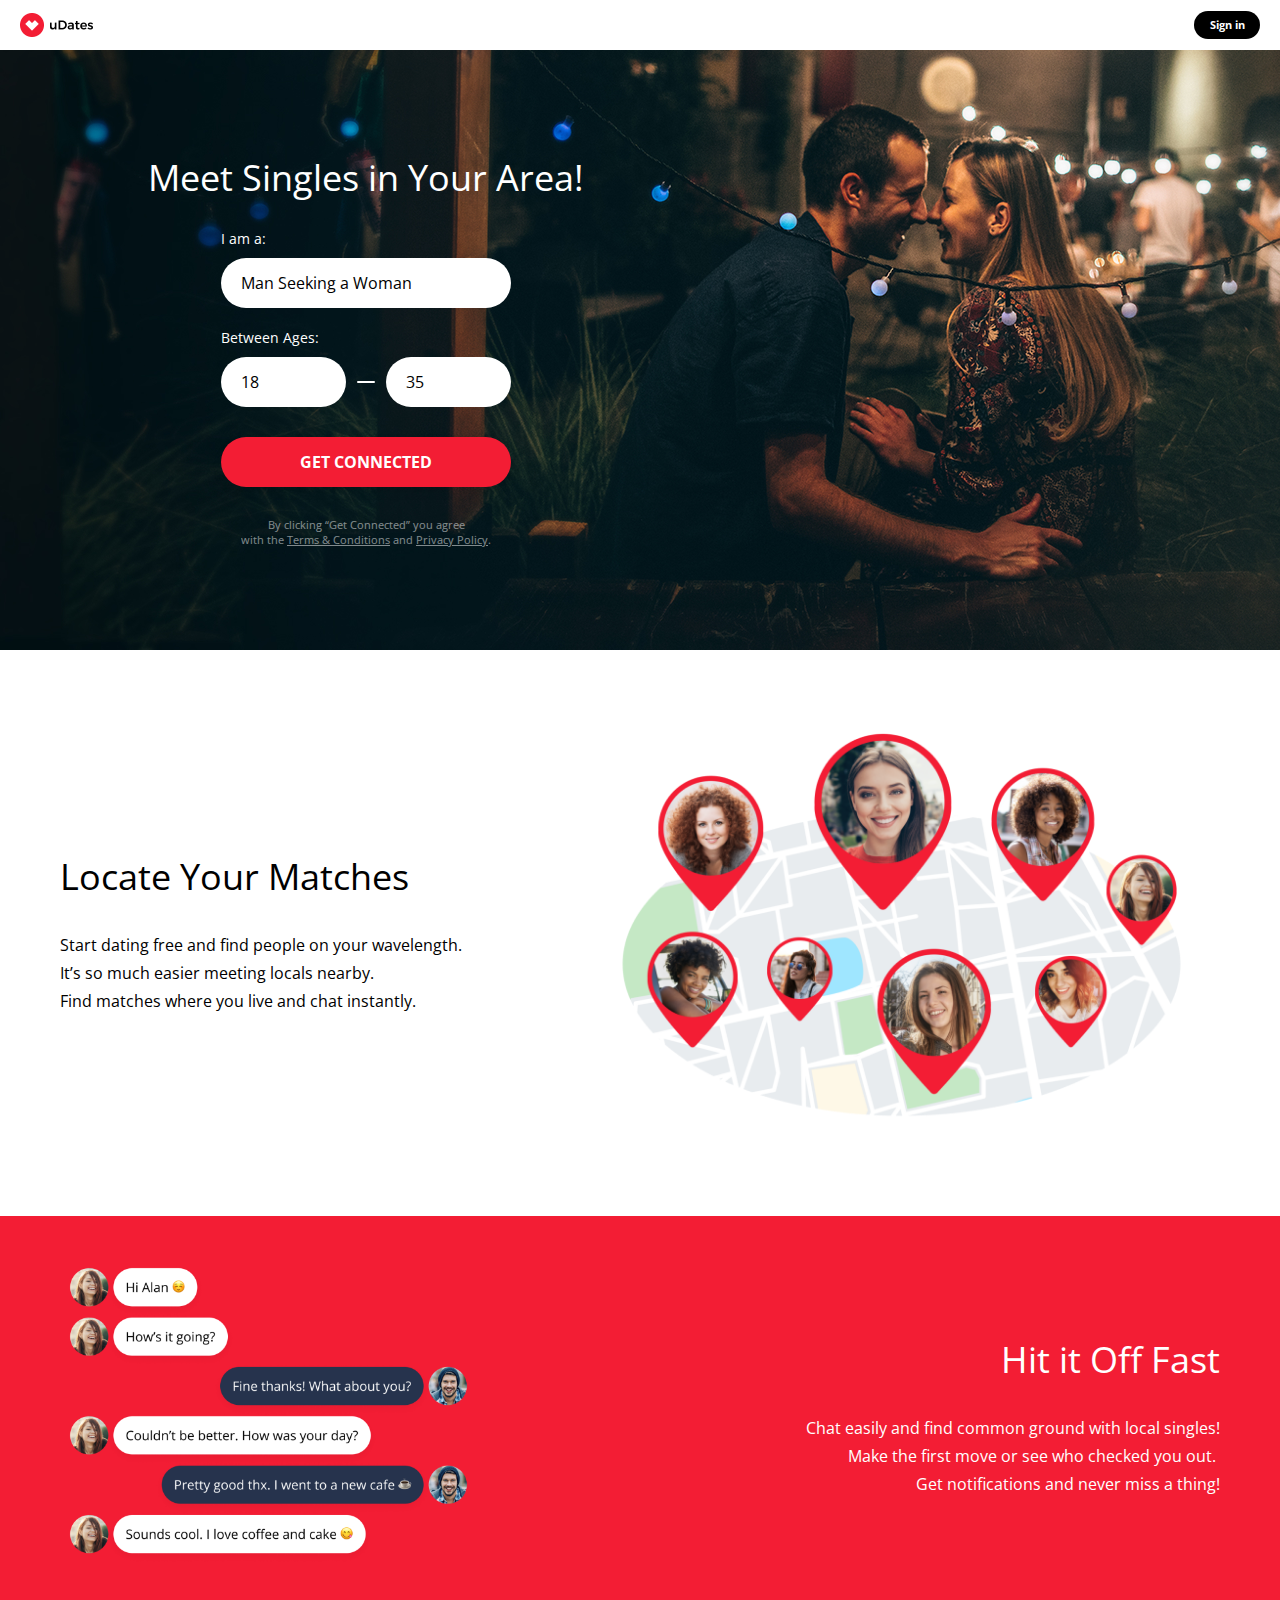
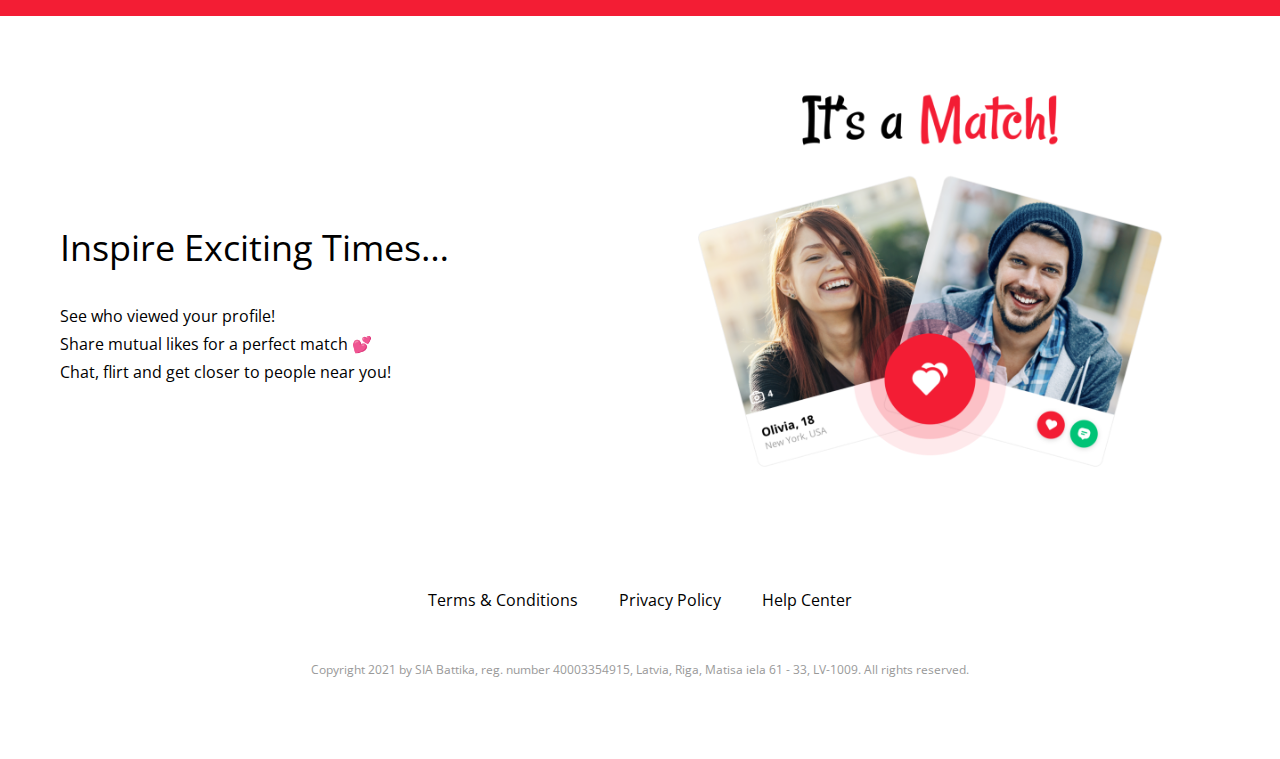
==== commit caddac02: "fix" ====
--- a/index.html
+++ b/index.html
@@ -17,10 +17,6 @@
           <img src="./img/logo.png" width="73px" height="24px" />
         </div>
         <div class="login">
-          <select>
-            <option>🇺🇸&nbsp;English</option>
-            <option>🇷🇺&nbsp;Russian</option>
-          </select>
           <label>
             <input type="checkbox">
             <div class="login_button">Sign in</div>
--- a/css/main.css
+++ b/css/main.css
@@ -593,7 +593,6 @@
   }
 
   .content_logo {
-    position: fixed;
     top: 30px;
     left: 40px;
   }
@@ -608,3 +607,37 @@
     width: 280px;
   }
 }
+
+@media (max-width: 320px) {
+  .content_logo {
+    top: 13px;
+    left: 20px;
+  }
+
+  #cnt {
+    padding: 70px 0 0;
+  }
+
+  .close {
+    top: 16px;
+  }
+  .close svg {
+    width: 15px;
+  }
+
+  .content label {
+    margin-top: 10px;
+  }
+
+  .content_text {
+    font-size: 24px;
+  }
+
+  .content_rules {
+    margin-top: 30px;
+  }
+
+  .content span {
+    margin: 10px 0;
+  }
+}
